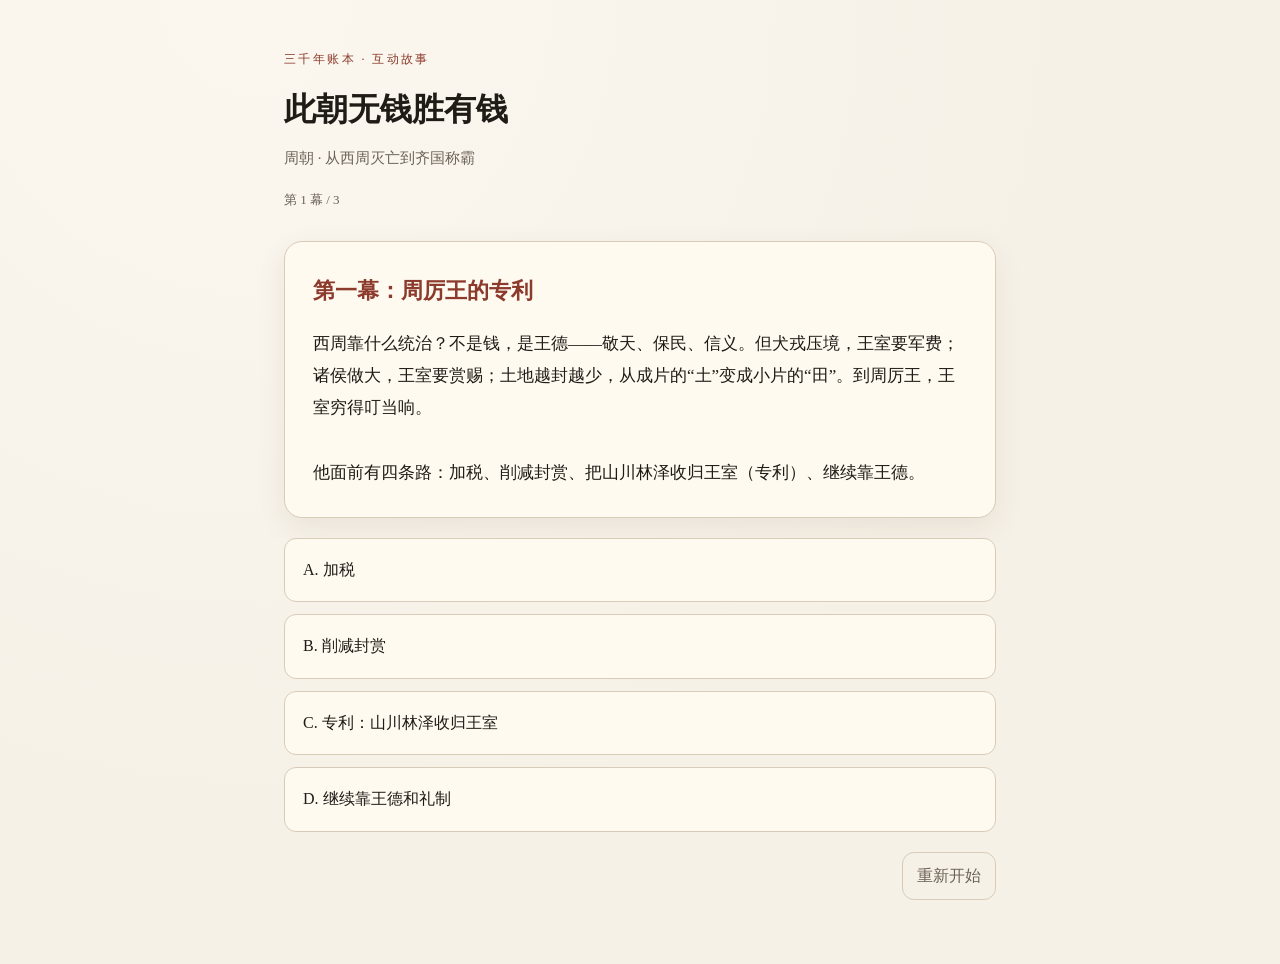
==== 05-输出/工作台/story.html @ afe62120 "feat(story): add interactive chapter 1 prototype" ====
<!doctype html>
<html lang="zh-CN">
<head>
  <meta charset="utf-8">
  <meta name="viewport" content="width=device-width, initial-scale=1">
  <title>三千年账本 · 互动故事</title>
  <link rel="stylesheet" href="story.css">
</head>
<body>
  <main class="story">
    <header class="story-header">
      <div class="kicker">三千年账本 · 互动故事</div>
      <h1 id="title">加载中…</h1>
      <div id="subtitle" class="subtitle"></div>
      <div id="progress" class="progress"></div>
    </header>
    <section id="scene" class="scene"></section>
    <div id="choices" class="choices"></div>
    <div class="actions">
      <button id="restart" class="ghost" type="button">重新开始</button>
    </div>
    <footer class="story-footer">
      <span id="card" class="card-badge"></span>
    </footer>
  </main>
  <script src="story.js"></script>
</body>
</html>
---- 05-输出/工作台/story.css ----
:root {
  --paper: #f6f1e7;
  --ink: #1f1b16;
  --muted: #6b6257;
  --accent: #8b3a2b;
  --line: #d8cbb8;
  --card: #fffaf0;
  --hover: #f1e4d0;
  --shadow: 0 10px 30px rgba(60, 40, 20, 0.08);
}
* { box-sizing: border-box; }
body {
  margin: 0;
  background: radial-gradient(circle at 20% 0%, #fbf7ef, var(--paper) 60%);
  color: var(--ink);
  font-family: "Noto Serif SC", "Songti SC", "SimSun", Georgia, serif;
  line-height: 1.9;
}
.story { max-width: 760px; margin: 0 auto; padding: 48px 24px 64px; }
.kicker { font-size: 12px; letter-spacing: .2em; color: var(--accent); }
h1 { font-size: 32px; margin: 8px 0 4px; font-weight: 700; }
.subtitle { color: var(--muted); font-size: 15px; }
.progress { margin-top: 16px; font-size: 13px; color: var(--muted); }
.scene {
  margin-top: 28px; padding: 28px; background: var(--card);
  border: 1px solid var(--line); border-radius: 18px; box-shadow: var(--shadow);
}
.scene h2 { margin: 0 0 16px; font-size: 22px; color: var(--accent); }
.text { margin: 0; white-space: pre-wrap; font-size: 17px; }
.choices { display: grid; gap: 12px; margin-top: 20px; }
button { font: inherit; cursor: pointer; border-radius: 12px; }
.choice {
  width: 100%; text-align: left; padding: 16px 18px; background: var(--card);
  border: 1px solid var(--line); color: var(--ink); transition: .15s ease;
}
.choice:hover { background: var(--hover); transform: translateY(-1px); }
.continue { width: 100%; padding: 14px 18px; background: var(--accent); color: #fff; border: none; }
.continue:hover { filter: brightness(1.05); }
.actions { margin-top: 20px; display: flex; justify-content: flex-end; }
.ghost { background: transparent; border: 1px solid var(--line); color: var(--muted); padding: 8px 14px; }
.card-badge { display: none; }
.card-badge.visible {
  display: inline-block; margin-top: 20px; padding: 8px 12px;
  background: #efe2cf; border-radius: 999px; font-size: 13px; color: var(--accent);
}
.recap { margin-top: 24px; padding-top: 16px; border-top: 1px dashed var(--line); }
.recap ol { margin: 8px 0 0; padding-left: 20px; }
.error { color: #a12b1f; }
@media (max-width: 520px) {
  .story { padding: 28px 16px 48px; }
  h1 { font-size: 26px; }
  .scene { padding: 20px; }
  .text { font-size: 16px; }
}
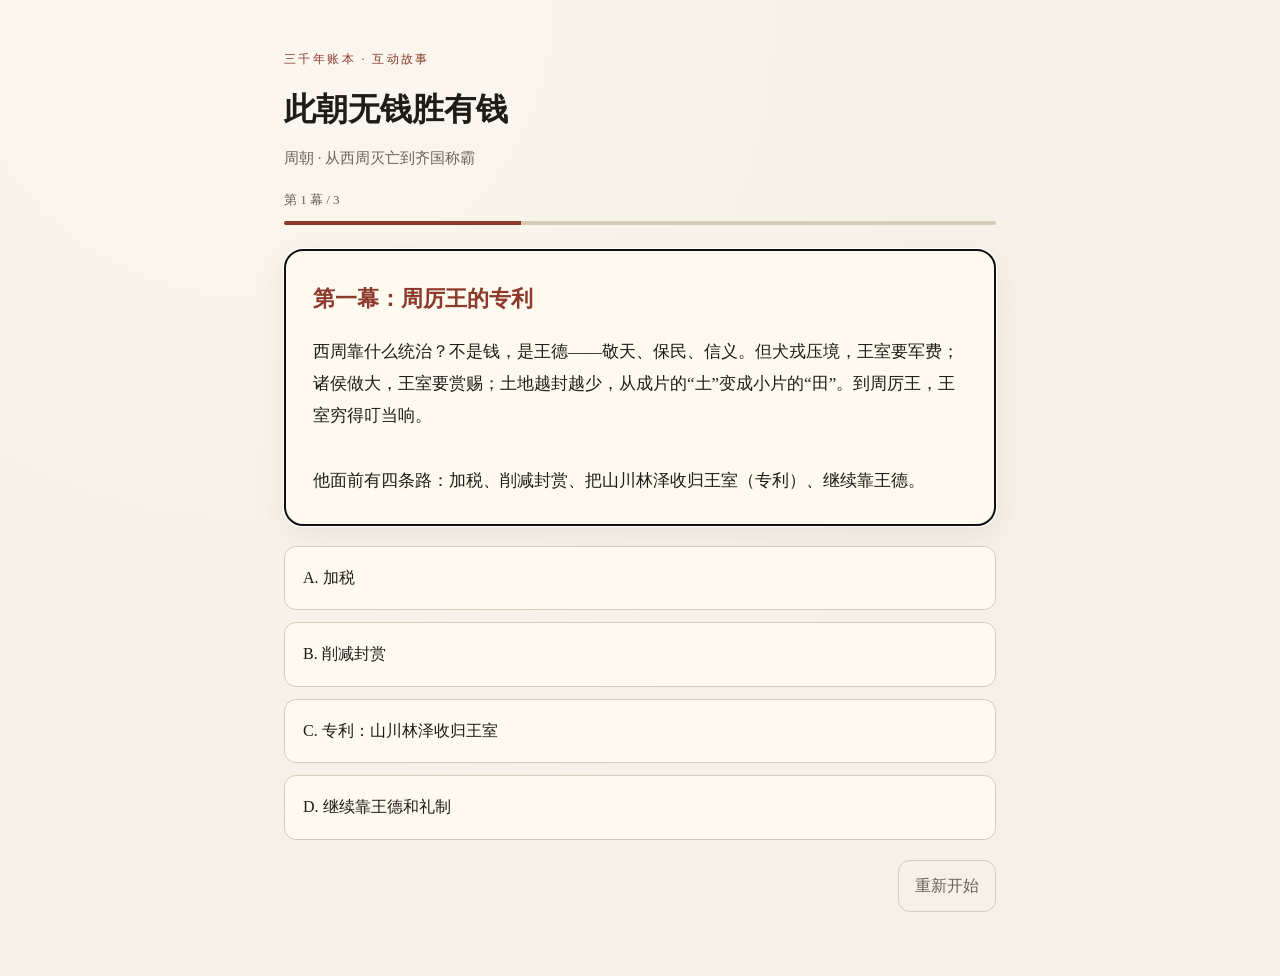
==== commit 2a914514: "feat(story): add comparison, share, and mobile polish" ====
--- a/05-输出/工作台/story.html
+++ b/05-输出/工作台/story.html
@@ -2,8 +2,14 @@
 <html lang="zh-CN">
 <head>
   <meta charset="utf-8">
-  <meta name="viewport" content="width=device-width, initial-scale=1">
+  <meta name="viewport" content="width=device-width, initial-scale=1, viewport-fit=cover">
   <title>三千年账本 · 互动故事</title>
+  <meta name="description" content="三千年账本互动故事：第 1 章 此朝无钱胜有钱。选择 → 后果 → 历史揭晓。">
+  <meta name="theme-color" content="#8b3a2b">
+  <meta property="og:title" content="三千年账本 · 第 1 章 此朝无钱胜有钱">
+  <meta property="og:description" content="选 A/B/C/D → 看短期后果 → 历史揭晓 → 本章机制。">
+  <meta property="og:type" content="article">
+  <meta property="og:url" content="https://justinjchen-cornell.github.io/Ledger-of-Empires/">
   <link rel="stylesheet" href="story.css">
 </head>
 <body>
@@ -13,8 +19,9 @@
       <h1 id="title">加载中…</h1>
       <div id="subtitle" class="subtitle"></div>
       <div id="progress" class="progress"></div>
+      <div class="progress-track" aria-hidden="true"><span id="progress-fill"></span></div>
     </header>
-    <section id="scene" class="scene"></section>
+    <section id="scene" class="scene" aria-live="polite"></section>
     <div id="choices" class="choices"></div>
     <div class="actions">
       <button id="restart" class="ghost" type="button">重新开始</button>
@@ -23,6 +30,7 @@
       <span id="card" class="card-badge"></span>
     </footer>
   </main>
+  <div id="toast" class="toast" role="status" aria-live="polite"></div>
   <script src="story.js"></script>
 </body>
 </html>
--- a/05-输出/工作台/story.css
+++ b/05-输出/工作台/story.css
@@ -7,8 +7,11 @@
   --card: #fffaf0;
   --hover: #f1e4d0;
   --shadow: 0 10px 30px rgba(60, 40, 20, 0.08);
+  --ok: #2f6b4f;
+  --warn: #a8642a;
 }
 * { box-sizing: border-box; }
+html { -webkit-text-size-adjust: 100%; }
 body {
   margin: 0;
   background: radial-gradient(circle at 20% 0%, #fbf7ef, var(--paper) 60%);
@@ -16,39 +19,103 @@
   font-family: "Noto Serif SC", "Songti SC", "SimSun", Georgia, serif;
   line-height: 1.9;
 }
-.story { max-width: 760px; margin: 0 auto; padding: 48px 24px 64px; }
+.story {
+  max-width: 760px;
+  margin: 0 auto;
+  padding: 48px 24px calc(64px + env(safe-area-inset-bottom));
+}
 .kicker { font-size: 12px; letter-spacing: .2em; color: var(--accent); }
 h1 { font-size: 32px; margin: 8px 0 4px; font-weight: 700; }
 .subtitle { color: var(--muted); font-size: 15px; }
 .progress { margin-top: 16px; font-size: 13px; color: var(--muted); }
+.progress-track {
+  margin-top: 8px; height: 4px; background: var(--line); border-radius: 999px; overflow: hidden;
+}
+#progress-fill {
+  display: block; height: 100%; width: 0; background: var(--accent);
+  transition: width .25s ease;
+}
 .scene {
-  margin-top: 28px; padding: 28px; background: var(--card);
+  margin-top: 24px; padding: 28px; background: var(--card);
   border: 1px solid var(--line); border-radius: 18px; box-shadow: var(--shadow);
+  animation: fadeIn .25s ease;
+}
+@keyframes fadeIn {
+  from { opacity: 0; transform: translateY(4px); }
+  to { opacity: 1; transform: none; }
 }
 .scene h2 { margin: 0 0 16px; font-size: 22px; color: var(--accent); }
-.text { margin: 0; white-space: pre-wrap; font-size: 17px; }
+.text { margin: 0; white-space: pre-wrap; font-size: 17px; overflow-wrap: anywhere; }
 .choices { display: grid; gap: 12px; margin-top: 20px; }
-button { font: inherit; cursor: pointer; border-radius: 12px; }
+button { font: inherit; cursor: pointer; border-radius: 12px; touch-action: manipulation; }
+button:focus-visible, a:focus-visible { outline: 2px solid var(--accent); outline-offset: 2px; }
 .choice {
-  width: 100%; text-align: left; padding: 16px 18px; background: var(--card);
-  border: 1px solid var(--line); color: var(--ink); transition: .15s ease;
+  width: 100%; min-height: 48px; text-align: left; padding: 16px 18px;
+  background: var(--card); border: 1px solid var(--line); color: var(--ink);
+  transition: background .15s ease, transform .15s ease;
 }
 .choice:hover { background: var(--hover); transform: translateY(-1px); }
-.continue { width: 100%; padding: 14px 18px; background: var(--accent); color: #fff; border: none; }
+.continue {
+  width: 100%; min-height: 48px; padding: 14px 18px;
+  background: var(--accent); color: #fff; border: none;
+}
 .continue:hover { filter: brightness(1.05); }
 .actions { margin-top: 20px; display: flex; justify-content: flex-end; }
-.ghost { background: transparent; border: 1px solid var(--line); color: var(--muted); padding: 8px 14px; }
+.ghost {
+  background: transparent; border: 1px solid var(--line); color: var(--muted);
+  padding: 10px 16px; min-height: 44px;
+}
 .card-badge { display: none; }
 .card-badge.visible {
   display: inline-block; margin-top: 20px; padding: 8px 12px;
   background: #efe2cf; border-radius: 999px; font-size: 13px; color: var(--accent);
 }
-.recap { margin-top: 24px; padding-top: 16px; border-top: 1px dashed var(--line); }
-.recap ol { margin: 8px 0 0; padding-left: 20px; }
+.compare { margin-top: 24px; padding-top: 16px; border-top: 1px dashed var(--line); }
+.compare h3 { margin: 0 0 10px; font-size: 16px; }
+.compare table { width: 100%; border-collapse: collapse; font-size: 14px; }
+.compare th, .compare td {
+  padding: 8px 6px; border-bottom: 1px solid var(--line); vertical-align: top; text-align: left;
+}
+.compare th { color: var(--muted); font-weight: 500; }
+.compare .match { color: var(--ok); }
+.compare .differ { color: var(--warn); }
+.share { margin-top: 16px; }
+.share-btn {
+  width: 100%; min-height: 48px; padding: 12px 18px;
+  background: var(--card); border: 1px solid var(--accent); color: var(--accent);
+}
+.share-btn:hover { background: var(--hover); }
+.toast {
+  position: fixed; left: 50%; bottom: calc(24px + env(safe-area-inset-bottom));
+  transform: translate(-50%, 12px); opacity: 0; pointer-events: none;
+  background: var(--ink); color: var(--paper); padding: 10px 16px;
+  border-radius: 999px; font-size: 14px; transition: .2s ease; z-index: 10;
+}
+.toast.show { opacity: 1; transform: translate(-50%, 0); }
 .error { color: #a12b1f; }
 @media (max-width: 520px) {
-  .story { padding: 28px 16px 48px; }
+  .story { padding: 28px 16px calc(48px + env(safe-area-inset-bottom)); }
   h1 { font-size: 26px; }
   .scene { padding: 20px; }
   .text { font-size: 16px; }
+  .compare th, .compare td { font-size: 13px; }
 }
+@media (prefers-reduced-motion: reduce) {
+  * { animation: none !important; transition: none !important; }
+  html { scroll-behavior: auto !important; }
+}
+@media (prefers-color-scheme: dark) {
+  :root {
+    --paper: #17130f;
+    --ink: #efe6d8;
+    --muted: #b8a894;
+    --accent: #d08a6f;
+    --line: #3a3026;
+    --card: #211a14;
+    --hover: #2b2118;
+    --shadow: 0 10px 30px rgba(0, 0, 0, 0.35);
+    --ok: #8fbfa0;
+    --warn: #d3a06a;
+  }
+  body { background: radial-gradient(circle at 20% 0%, #241b14, var(--paper) 60%); }
+}
